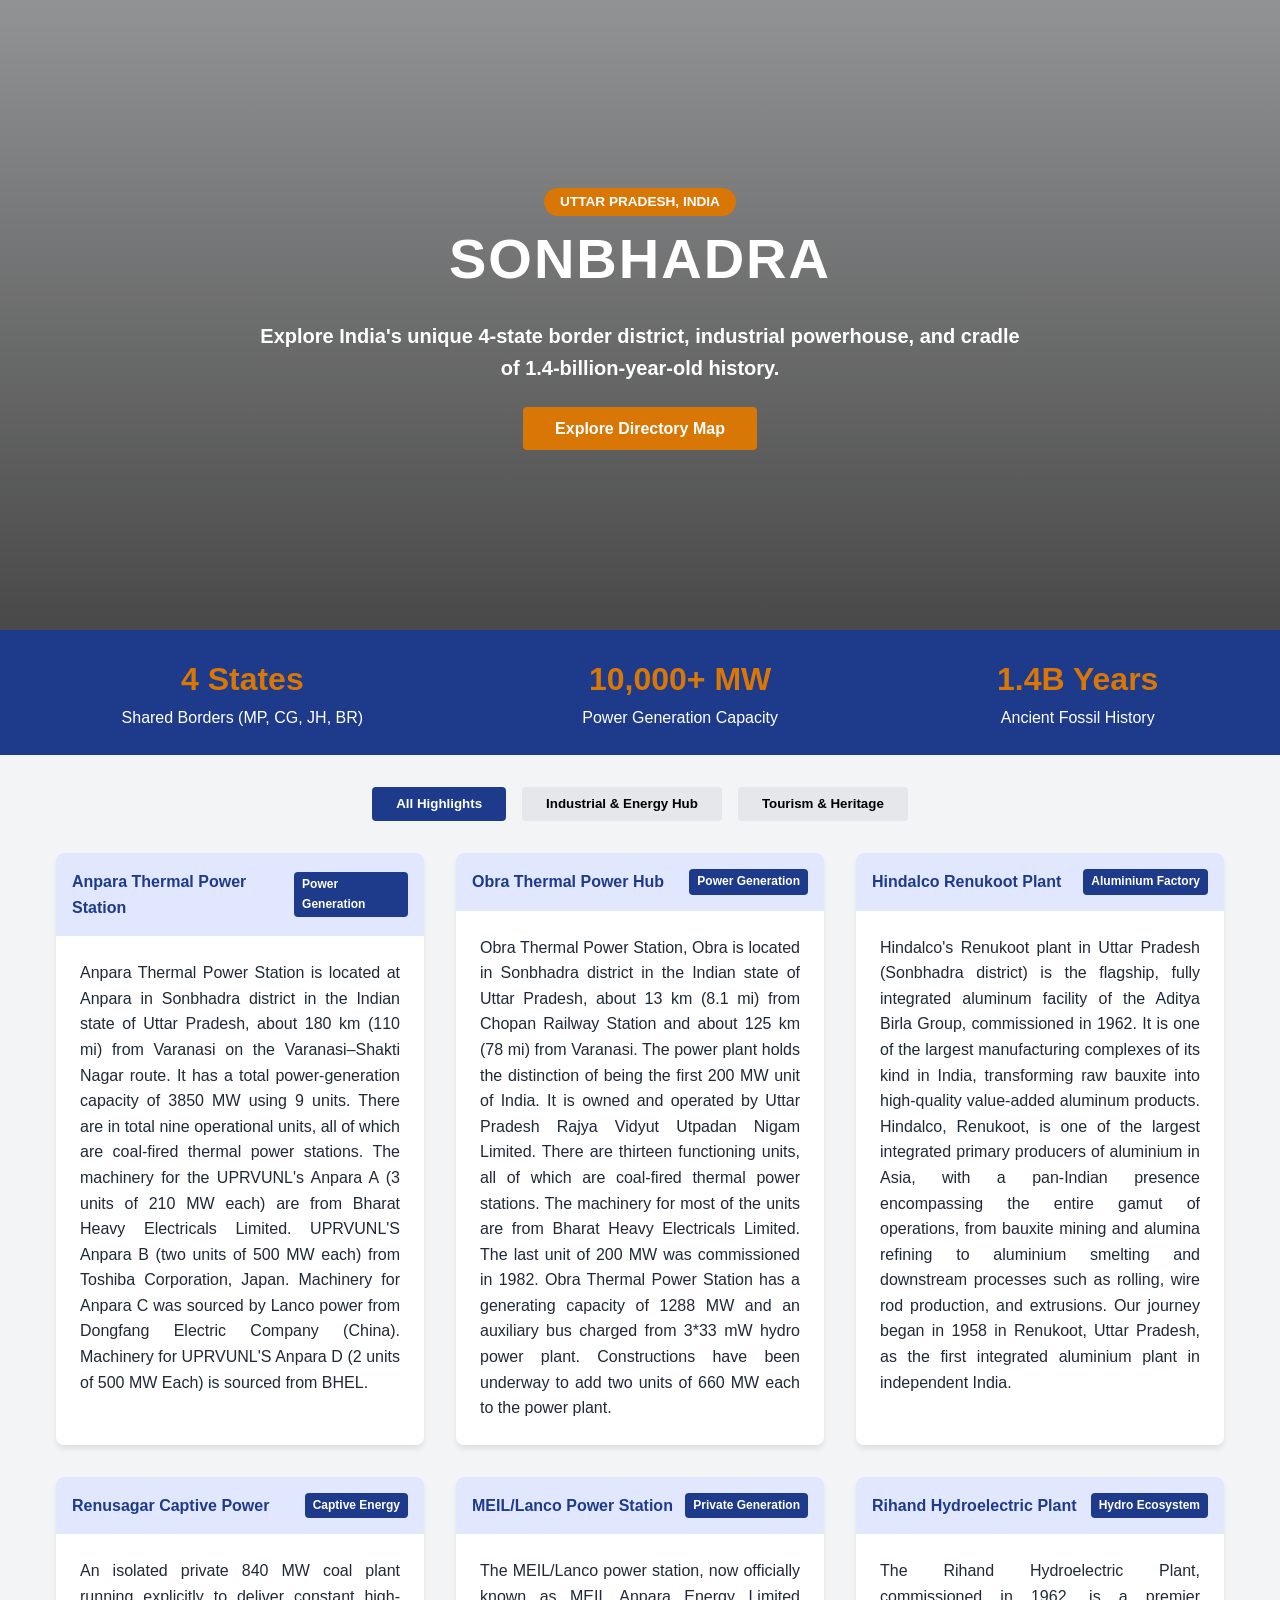
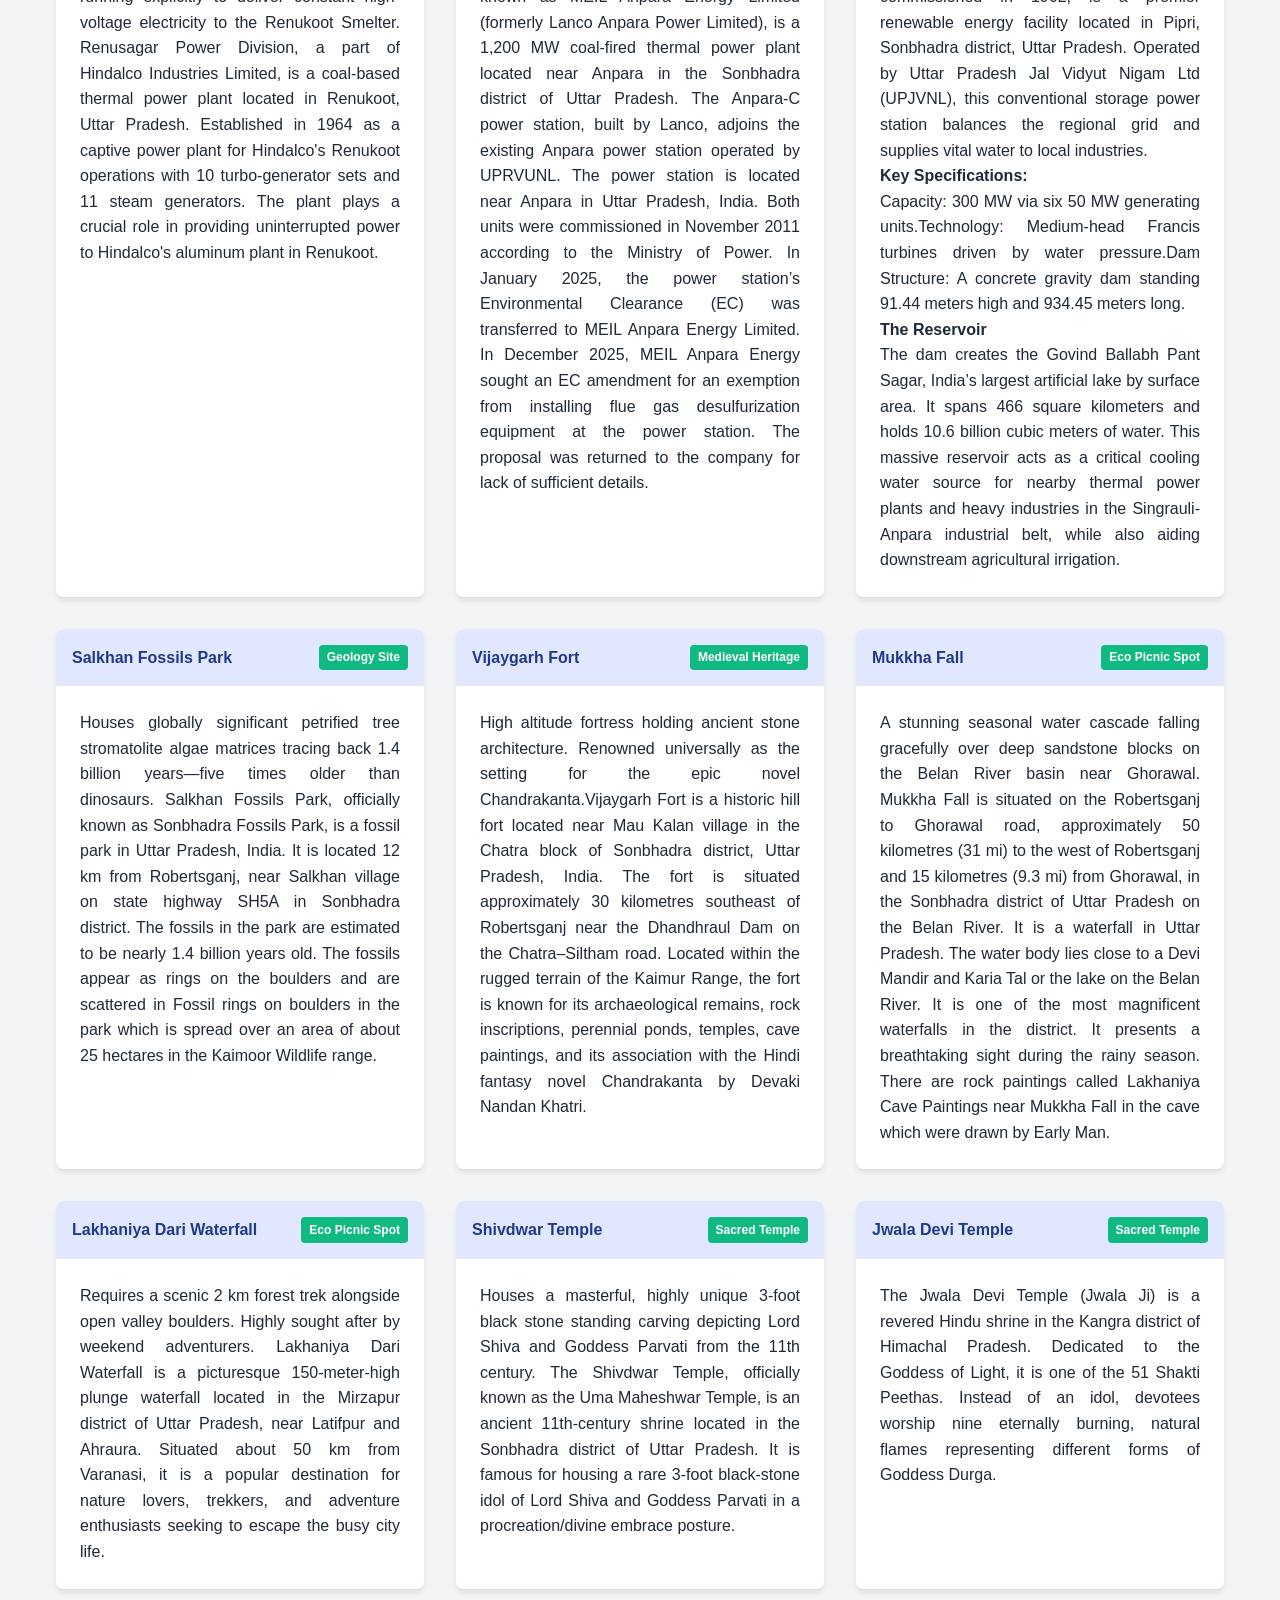
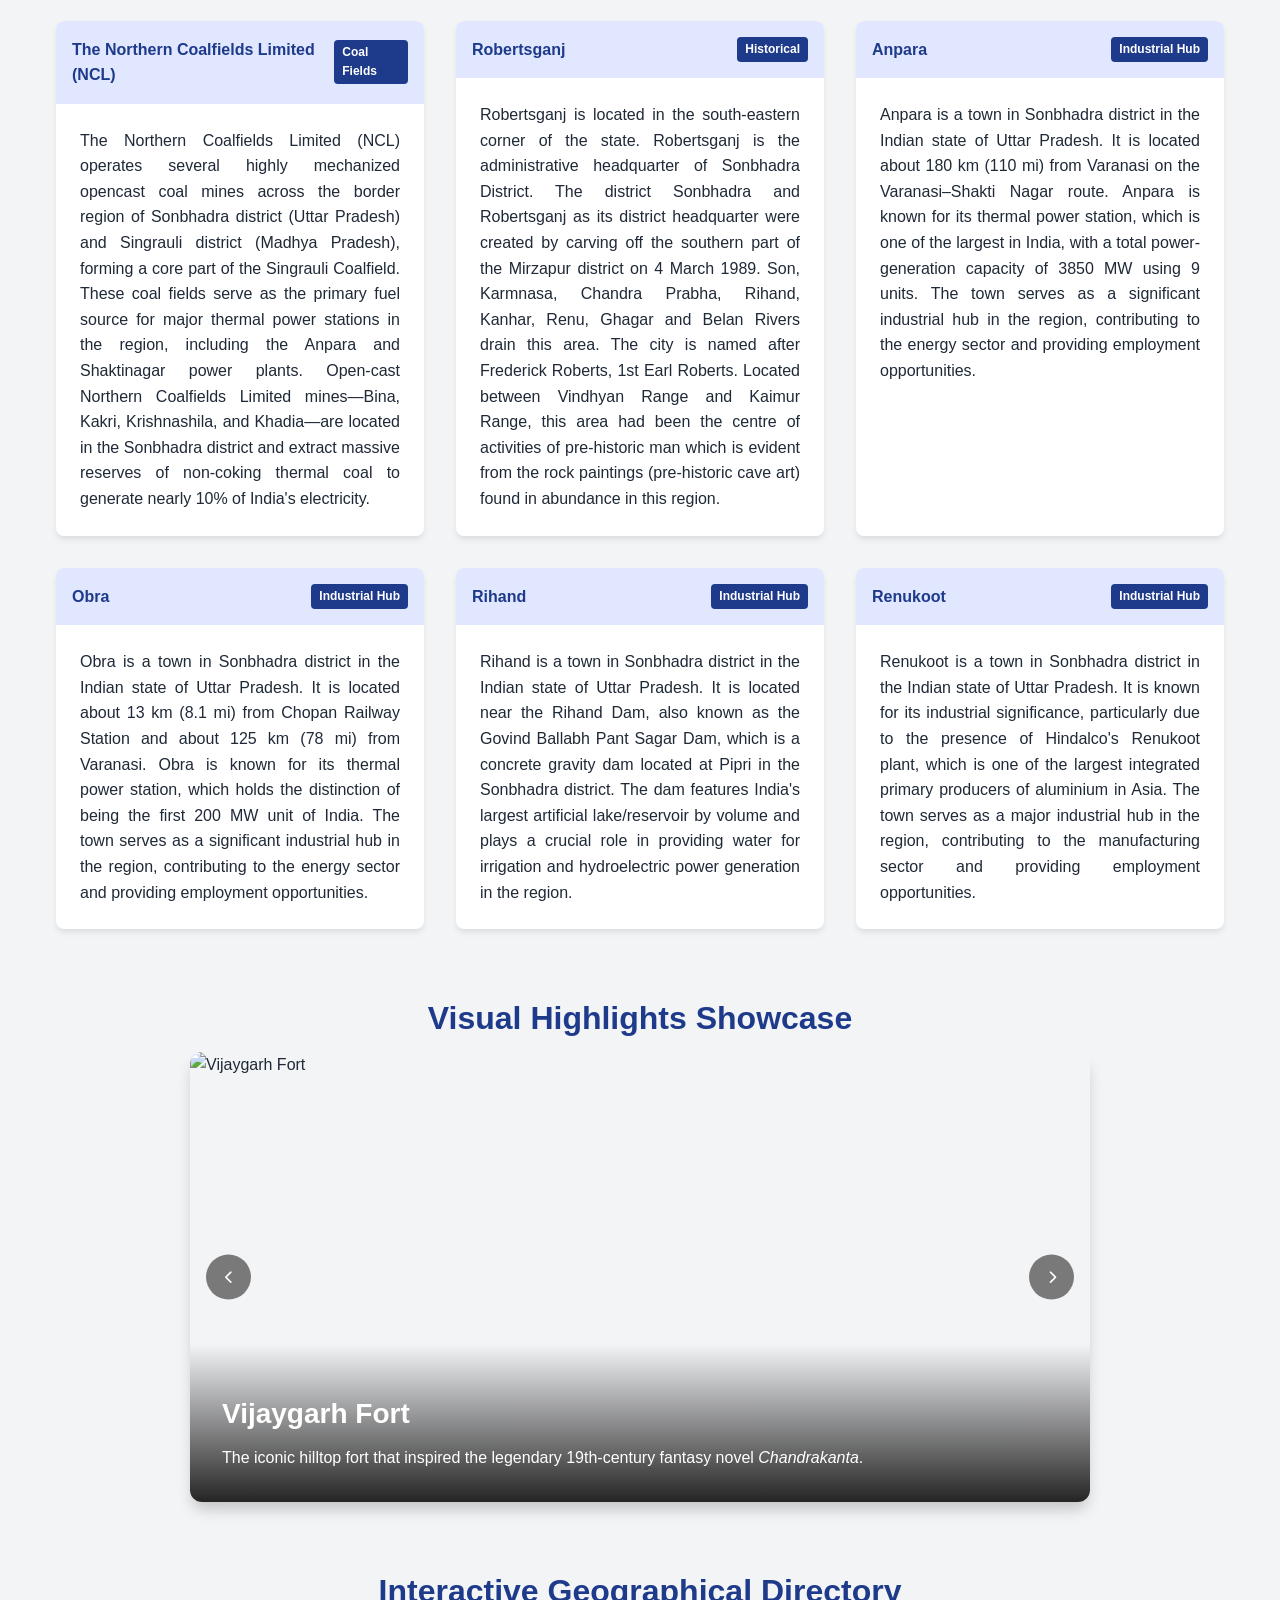
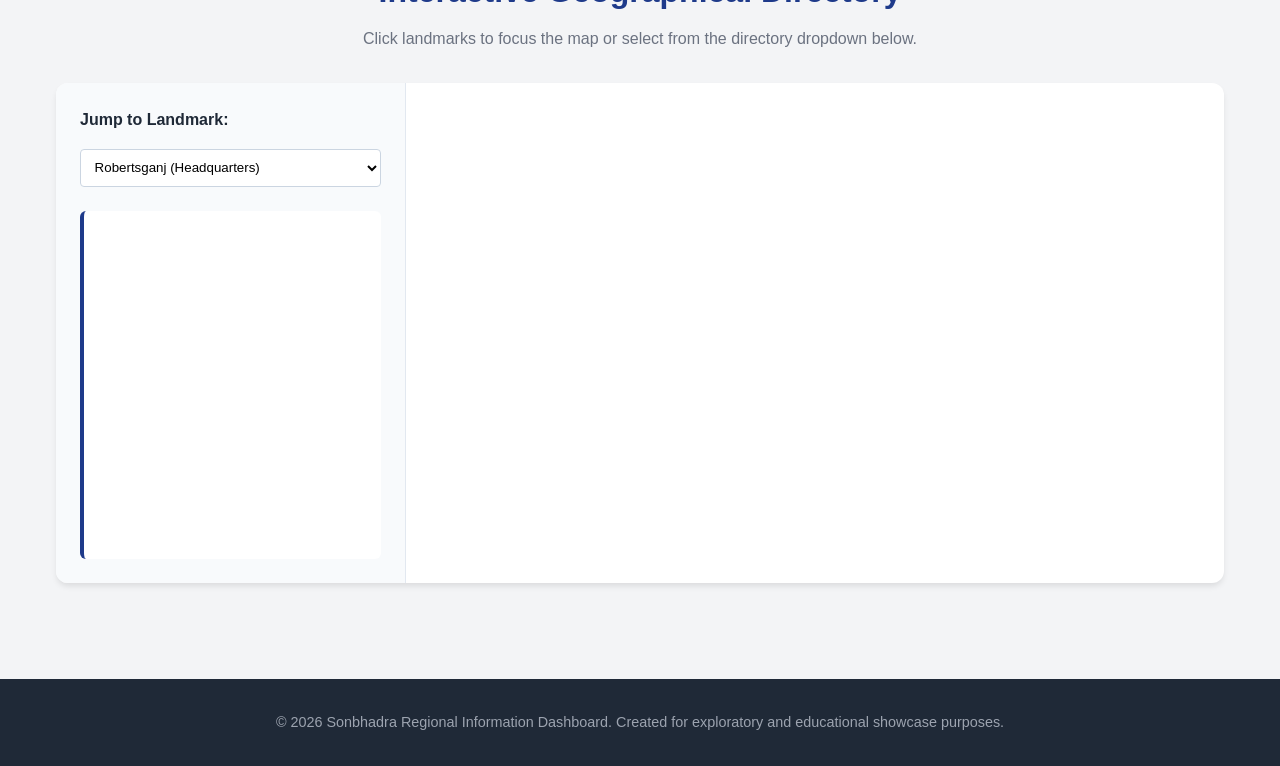
==== index.html @ b24dddb8 "Rename son.html to index.html" ====
<!DOCTYPE html>
<html lang="en">
<head>
    <meta charset="UTF-8">
    <meta name="viewport" content="width=device-width, initial-scale=1.0">
    <title>Discover Sonbhadra | The Energy Capital of India</title>
    <link rel="stylesheet" href="son.css">
    <!-- Leaflet CSS for Map -->
    <link rel="stylesheet" href="https://unpkg.com/leaflet@1.9.4/dist/leaflet.css" integrity="sha256-p4NxAoJBhIIN+hmNHrzRCf9tD/miZyoHS5obTRR9BMY=" crossorigin="" />
    <!-- Font Awesome for Icons -->
    <link rel="stylesheet" href="https://cdnjs.cloudflare.com/ajax/libs/font-awesome/6.4.0/css/all.min.css">
</head>
<body>

    <!-- Hero Section -->
    <header class="hero">
        <div class="hero-overlay"></div>
        <div class="hero-content">
            <span class="badge">Uttar Pradesh, India</span>
            <h1>SONBHADRA</h1>
            <p><b>Explore India's unique 4-state border district, industrial powerhouse, and cradle of 1.4-billion-year-old history.</b></p>
            <a href="#explore-map" class="btn-primary">Explore Directory Map</a>
        </div>
    </header>

    <!-- Quick Stats -->
    <section class="stats-bar">
        <div class="stat-item">
            <h3>4 States</h3>
            <p>Shared Borders (MP, CG, JH, BR)</p>
        </div>
        <div class="stat-item">
            <h3>10,000+ MW</h3>
            <p>Power Generation Capacity</p>
        </div>
        <div class="stat-item">
            <h3>1.4B Years</h3>
            <p>Ancient Fossil History</p>
        </div>
    </section>

    <!-- Main Content Tabs -->
    <main class="container">
        <section class="tab-section">
            <div class="tab-navigation">
                <button class="tab-btn active" data-tab="all">All Highlights</button>
                <button class="tab-btn" data-tab="industry">Industrial & Energy Hub</button>
                <button class="tab-btn" data-tab="tourism">Tourism & Heritage</button>
            </div>

            <!-- Destinations Grid -->
            <div id="destinations-grid" class="grid">
                <!-- Dynamically populated by JS -->
            </div>
        </section>

        <!-- Carousel Feature Showcase -->
        <section class="carousel-section">
            <h2 class="section-title">Visual Highlights Showcase</h2>
            <div class="carousel-container">
                <div class="carousel-slide active">
                    <img src="https://sonbhadratourism.com/static/media/fort1.b4d751182c1c76108adc.jpeg" alt="Vijaygarh Fort">
                    <div class="carousel-caption">
                        <h3>Vijaygarh Fort</h3>
                        <p>The iconic hilltop fort that inspired the legendary 19th-century fantasy novel <em>Chandrakanta</em>.</p>
                    </div>
                </div>
                <div class="carousel-slide">
                    <img src="https://sonbhadratourism.com/static/media/fall1.4ec00ad56d9dd26655b1.jpeg" alt="Mukkha Fall">
                    <div class="carousel-caption">
                        <h3>Mukkha Fall</h3>
                        <p>A beautiful, wide cascading waterfall flowing gracefully over the rocky Belan River valley.</p>
                    </div>
                </div>
                <div class="carousel-slide">
                    <img src="https://upload.wikimedia.org/wikipedia/en/9/9f/Salkhan_Fossil.jpg" alt="Salkhan Fossils Park">
                    <div class="carousel-caption">
                        <h3>Salkhan Fossils Park</h3>
                        <p>A geological marvel containing petrified algal stromatolites dating back 1.4 billion years.</p>
                    </div>
                </div>
                 <div class="carousel-slide">
                    <img src="https://pbs.twimg.com/media/E-aLS7WVcAAvFTW.jpg" alt="Shri Renukeshwar Mahadev Mandir">
                    <div class="carousel-caption">
                        <h3>Shri Renukeshwar Mahadev Mandir</h3>
                        <p>Renukeshwar Mahadev Temple is situated in Renukoot in Sonbhadra district, Uttar Pradesh. It is located adjoining the Rihand River which is also called Renu River, from where this temple got its name. The temple is dedicated to Mahadev or Lord Shiva. The temple was built by Birla Group in the year 1972.</p>
                    </div>
                </div>
                <div class="carousel-slide">
                    <img src="https://i.ytimg.com/vi/wsf_xJNJ1iA/sddefault.jpg" alt="Vaishno Devi temple | Dala | Sonbhadra,up , India">
                    <div class="carousel-caption">
                        <h3>Vaishno Devi temple | Dala</h3>
                        <p>The Maa Vaishno Devi Shaktipeeth Dham Mandir in Dala, Sonbhadra is a prominent regional pilgrimage site designed as a lifelike replica of the famous Vaishno Devi temple in Katra, Jammu.</p>
                    </div>
                </div>
                <div class="carousel-slide">
                    <img src="https://i.ytimg.com/vi/TFrObOjPm3E/maxresdefault.jpg" alt="Jwala Devi Temple">
                    <div class="carousel-caption">
                        <h3>Jwala Devi Temple</h3>
                        <p>Jwaladevi Temple (ज्वालादेवी मन्दिर) is located in Shaktinagar which is in Sonbhadra district of Uttar Pradesh. The Jwaladevi temple is dedicated to Goddess Jwala Ji . This is an age old Ashtagrih temple of Jwala Devi & one of the 51 Shakta pithas of India. The old temple is believed to be 1000 years old.</p>
                    </div>
                </div>
                <div class="carousel-slide">
                    <img src="https://sonbhadratourism.com/static/media/dam3.f5973261bdbc0830f909.jpeg" alt="Rihand Dam, Pipari, Govind Ballabh Pant Sagar">
                    <div class="carousel-caption">
                        <h3>Rihand Dam, Pipari, Govind Ballabh Pant Sagar</h3>
                        <p>The Rihand Dam, also known as the Govind Ballabh Pant Sagar Dam, is a concrete gravity dam located at Pipri in the Sonbhadra district of Uttar Pradesh. Built on the Rihand River (a tributary of the Son River), it features India's largest artificial lake/reservoir by volume.</p>
                    </div>
                </div>
                <div class="carousel-slide">
                    <img src="https://upload.wikimedia.org/wikipedia/commons/c/c8/Lakhaniya_Dari.jpg" alt="Lakhaniya Dari Waterfall">
                    <div class="carousel-caption">
                        <h3>Lakhaniya Dari Waterfall</h3>
                        <p>Lakhaniya Dari Waterfall is a picturesque, plunge-style waterfall located in the Mirzapur district of Uttar Pradesh, near Ahraura. Cascading from a height of approximately 150 meters into a rocky pool, it is a popular day trip and scenic picnic spot for nature lovers and adventure enthusiasts.</p>
                    </div>
                </div>

                <!-- Carousel Controls -->
                <button class="carousel-control prev" id="prevBtn"><i class="fa fa-chevron-left"></i></button>
                <button class="carousel-control next" id="nextBtn"><i class="fa fa-chevron-right"></i></button>
            </div>
        </section>

        <!-- Interactive Map Dashboard -->
        <section id="explore-map" class="map-section">
            <h2 class="section-title">Interactive Geographical Directory</h2>
            <p class="section-subtitle">Click landmarks to focus the map or select from the directory dropdown below.</p>
            
            <div class="map-dashboard">
                <div class="map-sidebar">
                    <label for="locationSelect"><strong>Jump to Landmark:</strong></label>
                    <select id="locationSelect">
                        <option value="robertsganj">Robertsganj (Headquarters)</option>
                        <option value="anpara">Anpara Thermal Station</option>
                        <option value="obra">Obra Thermal & Hydro Hub</option>
                        <option value="rihand">Rihand Dam & Reservoir</option>
                        <option value="renukoot">Hindalco Renukoot Plant</option>
                        <option value="fossils">Salkhan Fossils Park</option>
                        <option value="vijaygarh">Vijaygarh Fort</option>
                    </select>
                    <div id="location-details" class="sidebar-details-box">
                        <!-- Dynamically filled on selection -->
                    </div>
                </div>
                <div id="map"></div>
            </div>
        </section>
    </main>

    <!-- Footer -->
    <footer>
        <p>&copy; 2026 Sonbhadra Regional Information Dashboard. Created for exploratory and educational showcase purposes.</p>
    </footer>

    <!-- Leaflet JS Library -->
    <script src="https://unpkg.com/leaflet@1.9.4/dist/leaflet.js" integrity="sha256-20nQCchB9co0qIjJZRGuk2/Z9VM+kNiyxNV1lvTlZBo=" crossorigin=""></script>
    <script src="son.js"></script>
</body>
</html>
---- son.css ----
/* Core Styling & Variables */
:root {
    --primary: #1e3a8a;
    --secondary: #d97706;
    --dark: #1f2937;
    --light: #f3f4f6;
    --white: #ffffff;
    --transition: all 0.3s ease;
}

* {
    box-sizing: border-box;
    margin: 0;
    padding: 0;
    font-family: 'Segoe UI', Tahoma, Geneva, Verdana, sans-serif;
}

body {
    background-color: var(--light);
    color: var(--dark);
    line-height: 1.6;
}

.container {
    max-width: 1200px;
    margin: 0 auto;
    padding: 2rem 1rem;
}

/* Hero Banner */
.hero {
    position: relative;
    background: url('https://images.unsplash.com/photo-1470071459604-3b5ec3a7fe05?auto=format&fit=crop&w=1800&q=80') no-repeat center center/cover;
    height: 70vh;
    display: flex;
    align-items: center;
    justify-content: center;
    color: var(--white);
    text-align: center;
}

.hero-overlay {
    position: absolute;
    top: 0;
    left: 0;
    width: 100%;
    height: 100%;
    background: linear-gradient(rgba(0,0,0,0.4), rgba(0,0,0,0.7));
}

.hero-content {
    position: relative;
    z-index: 2;
    max-width: 800px;
    padding: 0 1rem;
}

.hero-content h1 {
    font-size: 3.5rem;
    letter-spacing: 2px;
    margin-bottom: 1rem;
}

.hero-content p {
    font-size: 1.25rem;
    margin-bottom: 2rem;
    font-weight: 300;
}

.badge {
    background: var(--secondary);
    padding: 0.4rem 1rem;
    border-radius: 20px;
    font-size: 0.85rem;
    text-transform: uppercase;
    font-weight: bold;
}

.btn-primary {
    background: var(--secondary);
    color: var(--white);
    padding: 0.8rem 2rem;
    text-decoration: none;
    border-radius: 4px;
    font-weight: bold;
    transition: var(--transition);
}

.btn-primary:hover {
    background: #b45309;
}

/* Stats Bar */
.stats-bar {
    background: var(--primary);
    color: var(--white);
    display: flex;
    justify-content: space-around;
    padding: 1.5rem;
    text-align: center;
    flex-wrap: wrap;
    gap: 1.5rem;
}

.stat-item h3 {
    font-size: 2rem;
    color: var(--secondary);
}

/* Tabs & Cards Grid */
.section-title {
    font-size: 2rem;
    margin-bottom: 0.5rem;
    text-align: center;
    color: var(--primary);
}

.section-subtitle {
    text-align: center;
    color: #6b7280;
    margin-bottom: 2rem;
}

.tab-navigation {
    display: flex;
    justify-content: center;
    gap: 1rem;
    margin-bottom: 2rem;
}

.tab-btn {
    padding: 0.6rem 1.5rem;
    border: none;
    background: #e5e7eb;
    cursor: pointer;
    font-weight: 600;
    border-radius: 4px;
    transition: var(--transition);
}

.tab-btn.active, .tab-btn:hover {
    background: var(--primary);
    color: var(--white);
}

.grid {
    display: grid;
    grid-template-columns: repeat(auto-fill, minmax(300px, 1fr));
    gap: 2rem;
    margin-bottom: 4rem;
}

.card {
    background: var(--white);
    border-radius: 8px;
    overflow: hidden;
    box-shadow: 0 4px 6px -1px rgba(0,0,0,0.1);
    transition: var(--transition);
}

.card:hover {
    transform: translateY(-5px);
}

.card-header {
    background: #e0e7ff;
    padding: 1rem;
    font-weight: bold;
    color: var(--primary);
    display: flex;
    justify-content: space-between;
    align-items: center;
}

.card-body {
    padding: 1.5rem;
    text-align:justify;
}

.card-tag {
    font-size: 0.75rem;
    padding: 0.2rem 0.5rem;
    border-radius: 4px;
    background: var(--primary);
    color: var(--white);
}

.card-tag.tourism-tag {
    background: #10b981;
}

/* Custom Image Carousel */
.carousel-section {
    margin-bottom: 4rem;
}

.carousel-container {
    position: relative;
    max-width: 900px;
    margin: 0 auto;
    height: 450px;
    border-radius: 12px;
    overflow: hidden;
    box-shadow: 0 10px 15px -3px rgba(0, 0, 0, 0.2);
}

.carousel-slide {
    position: absolute;
    top: 0;
    left: 0;
    width: 100%;
    height: 100%;
    opacity: 0;
    transition: opacity 0.8s ease-in-out;
    display: flex;
    align-items: flex-end;
}

.carousel-slide.active {
    opacity: 1;
    z-index: 1;
}

.carousel-slide img {
    width: 100%;
    height: 110%;
    object-fit: cover;
    position: absolute;
    top: 0;
    left: 0;
}

.carousel-caption {
    position: relative;
    z-index: 2;
    background: linear-gradient(transparent, rgba(0,0,0,0.85));
    width: 100%;
    padding: 3rem 2rem 2rem;
    color: var(--white);
}

.carousel-caption h3 {
    font-size: 1.75rem;
    margin-bottom: 0.5rem;
}

.carousel-control {
    position: absolute;
    top: 50%;
    transform: translateY(-50%);
    background: rgba(0,0,0,0.5);
    color: var(--white);
    border: none;
    width: 45px;
    height: 45px;
    border-radius: 50%;
    cursor: pointer;
    z-index: 10;
    transition: var(--transition);
}

.carousel-control:hover {
    background: rgba(0,0,0,0.8);
}

.carousel-control.prev { left: 1rem; }
.carousel-control.next { right: 1rem; }

/* Dashboard and Map Configuration */
.map-dashboard {
    display: grid;
    grid-template-columns: 350px 1fr;
    background: var(--white);
    border-radius: 12px;
    overflow: hidden;
    box-shadow: 0 4px 6px -1px rgba(0,0,0,0.1);
    height: 500px;
}

.map-sidebar {
    padding: 1.5rem;
    background: #f8fafc;
    border-right: 1px solid #e2e8f0;
    display: flex;
    flex-direction: column;
    gap: 1rem;
}

.map-sidebar select {
    width: 100%;
    padding: 0.6rem;
    border: 1px solid #cbd5e1;
    border-radius: 4px;
    background: var(--white);
}

.sidebar-details-box {
    margin-top: 0.5rem;
    background: var(--white);
    padding: 1rem;
    border-radius: 6px;
    border-left: 4px solid var(--primary);
    flex-grow: 1;
    overflow-y: auto;
}

#map {
    width: 100%;
    height: 100%;
}

/* Footer styling */
footer {
    background: var(--dark);
    color: #9ca3af;
    text-align: center;
    padding: 2rem 1rem;
    margin-top: 4rem;
    font-size: 0.9rem;
}

/* Responsive adjustment settings */
@media(max-width: 768px) {
    .map-dashboard {
        grid-template-columns: 1fr;
        height: auto;
    }
    #map { height: 350px; }
    .hero-content h1 { font-size: 2.5rem; }
    .carousel-container { height: 300px; }
}
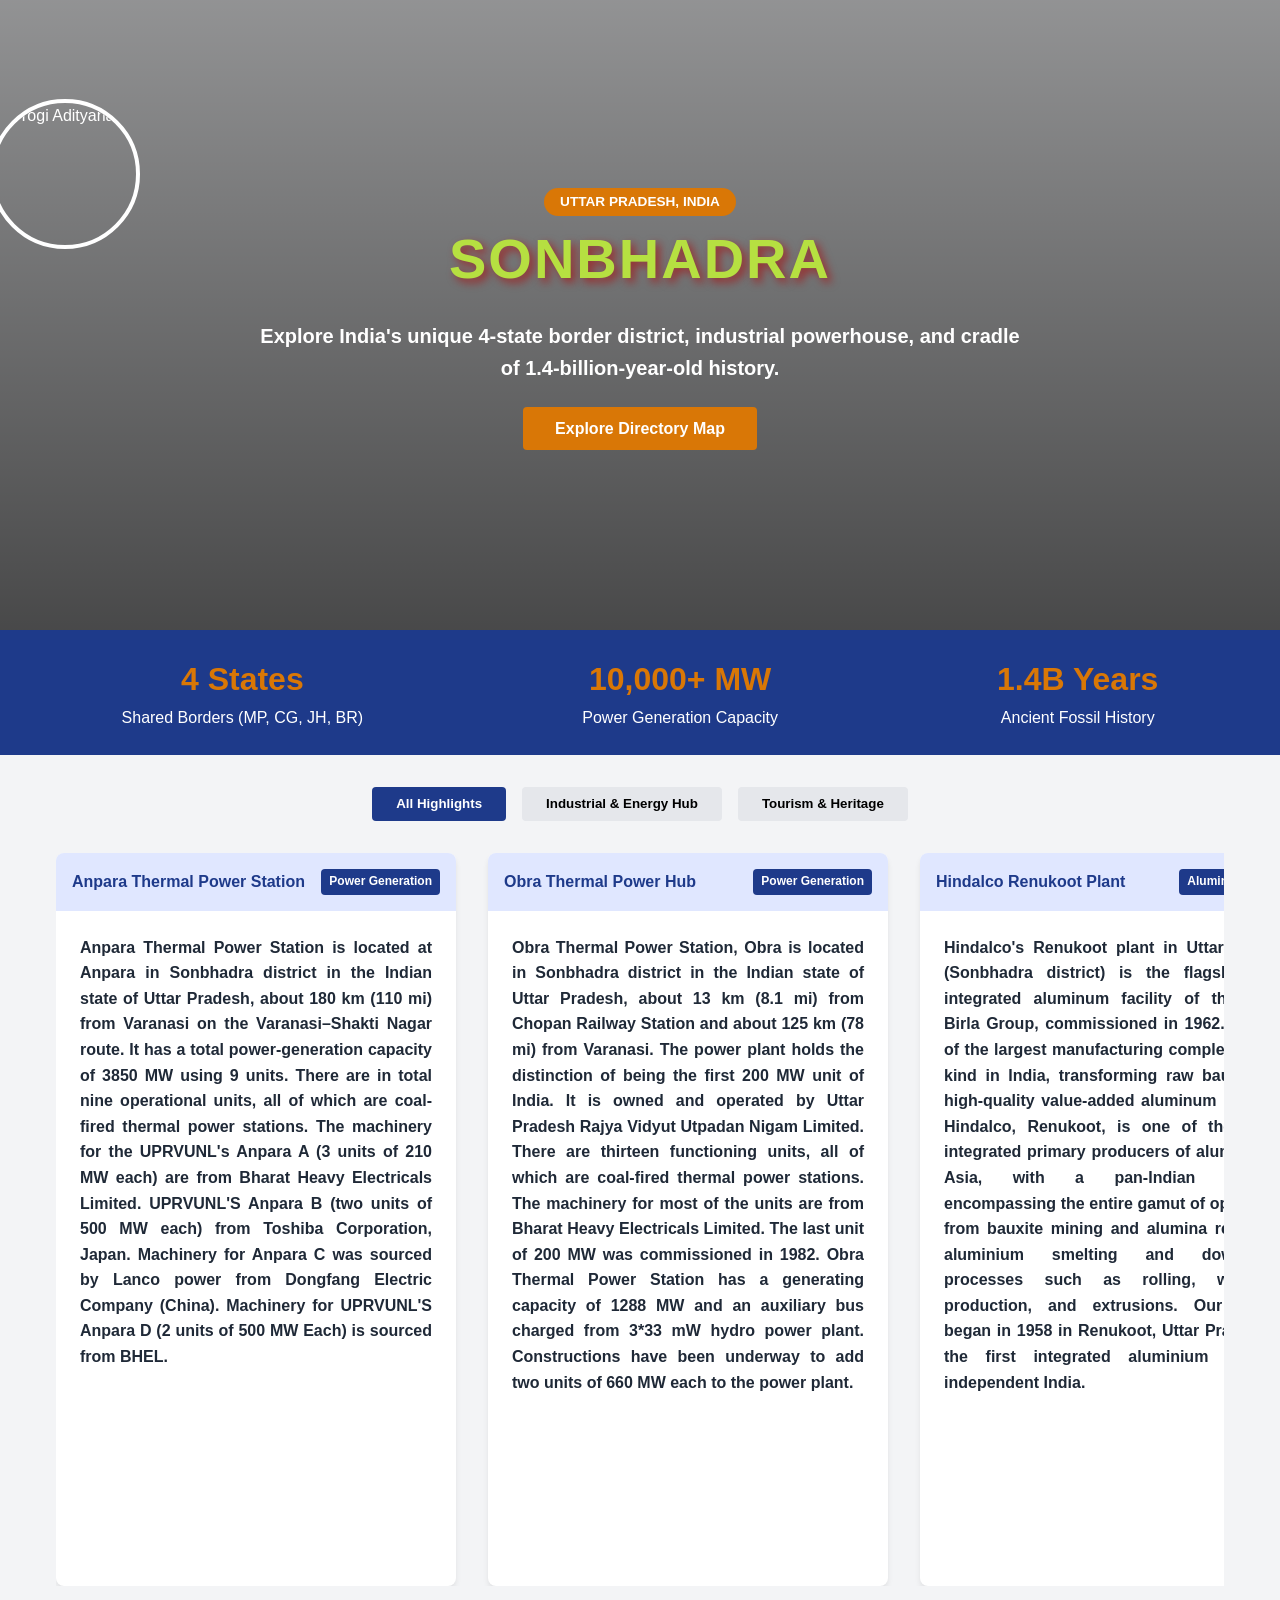
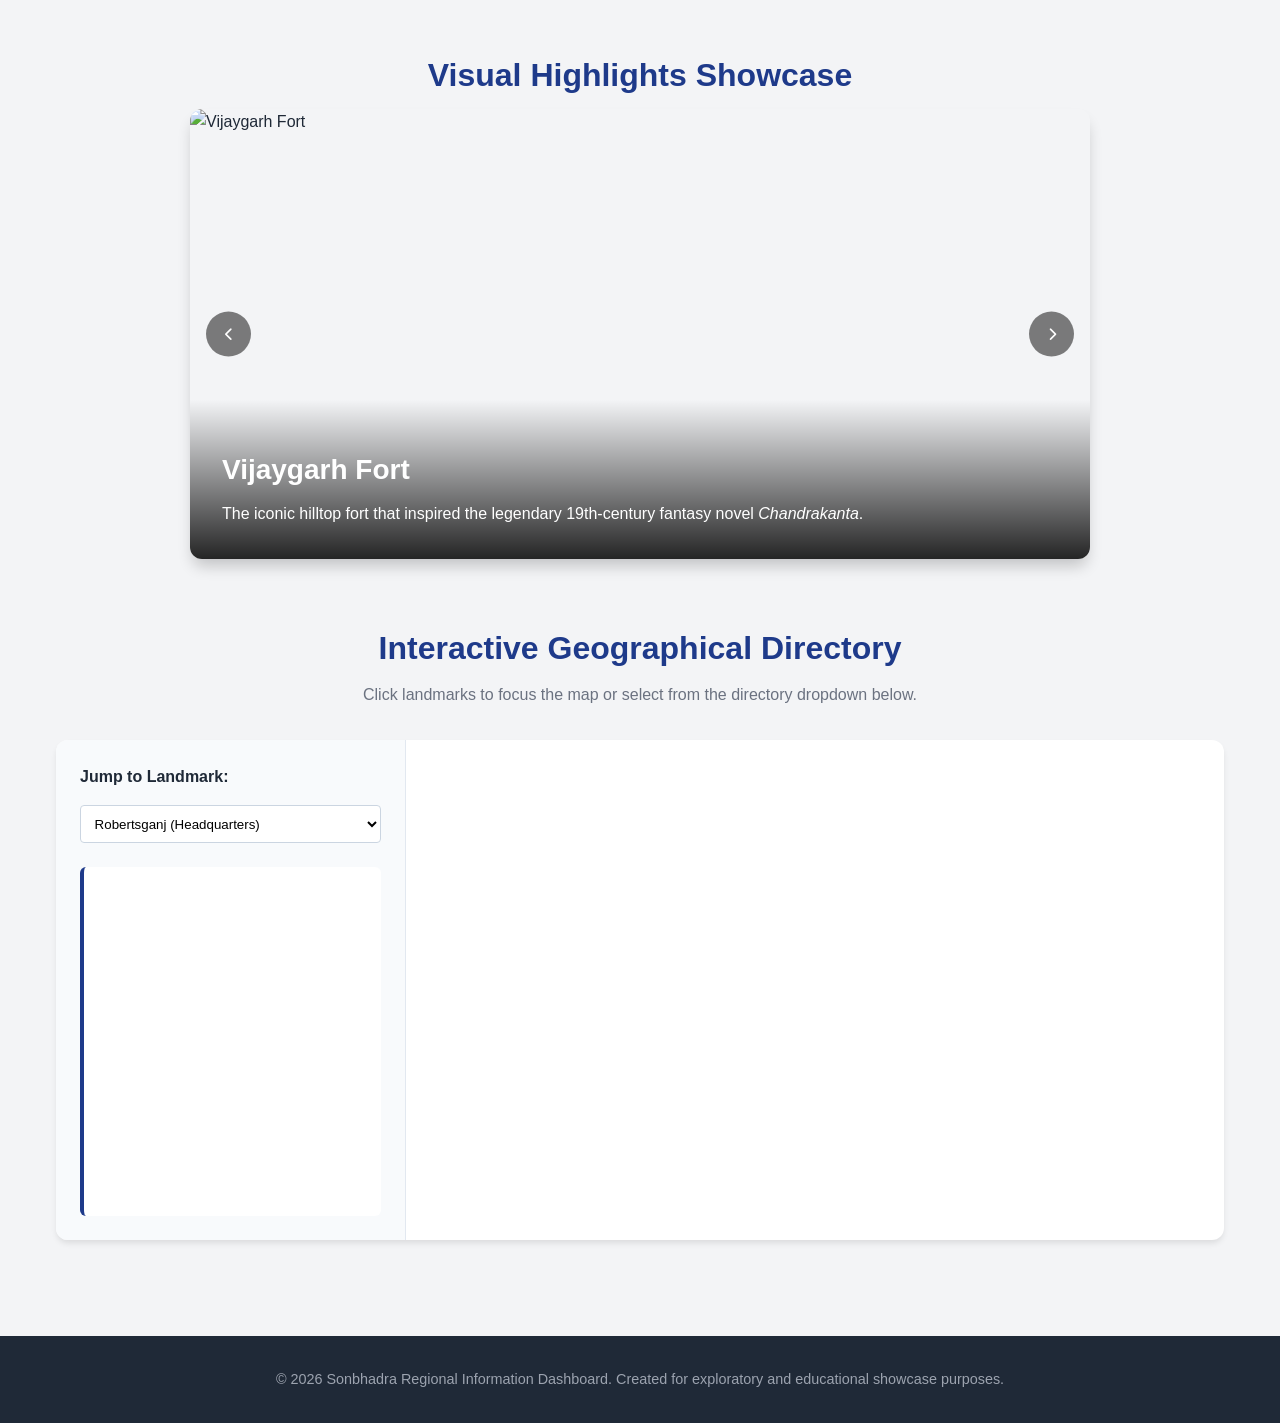
==== commit 2d497dc9: "Update index.html" ====
--- a/index.html
+++ b/index.html
@@ -16,8 +16,9 @@
     <header class="hero">
         <div class="hero-overlay"></div>
         <div class="hero-content">
+            <img src="https://encrypted-tbn0.gstatic.com/images?q=tbn:ANd9GcSWHOwlze9KyGrEYVxBYLgbMGFViHkagMKNUyNQu7pAy2GXoiHuNXM9IhN2gfNLByx2T4a_z2MNnOFtG2EHji3UdrQtfPmYjJWbS7vvgtY&s=10" alt="Yogi Adityanath">
             <span class="badge">Uttar Pradesh, India</span>
-            <h1>SONBHADRA</h1>
+            <h1 class="heading">SONBHADRA</h1>
             <p><b>Explore India's unique 4-state border district, industrial powerhouse, and cradle of 1.4-billion-year-old history.</b></p>
             <a href="#explore-map" class="btn-primary">Explore Directory Map</a>
         </div>
--- a/son.css
+++ b/son.css
@@ -54,6 +54,21 @@
     max-width: 800px;
     padding: 0 1rem;
 }
+.hero-content img {
+    width: 150px;
+    height: 150px;
+    border-radius: 50%;
+    object-fit: fill;
+    margin-bottom: 1rem;
+    border: 4px solid var(--white);
+    position: absolute;
+    left: -250px;
+    top: -90px;
+}
+b{
+    font-size: 1.25rem;
+    font-weight: 700;
+}
 
 .hero-content h1 {
     font-size: 3.5rem;
@@ -66,7 +81,20 @@
     margin-bottom: 2rem;
     font-weight: 300;
 }
-
+.heading {
+    font-size: 3.5rem;
+    letter-spacing: 2px;
+    margin-bottom: 1rem;
+    color: var(--white);
+    text-shadow: 4px 4px 8px rgba(170, 14, 14, 0.7);
+    color: rgb(182, 224, 65);
+    animation: glow 2s ease-in-out infinite alternate;
+    position: relative;
+}
+@keyframes glow {
+    from {top:5px; color: rgb(32, 223, 134);}
+    to {top: -10px; color: rgb(182, 224, 65);}
+}
 .badge {
     background: var(--secondary);
     padding: 0.4rem 1rem;
@@ -145,23 +173,34 @@
 
 .grid {
     display: grid;
-    grid-template-columns: repeat(auto-fill, minmax(300px, 1fr));
+    grid-template-columns: repeat(18, minmax(400px, 1fr));
     gap: 2rem;
     margin-bottom: 4rem;
-}
-
+    overflow-x: auto;
+    scroll-behavior: smooth;
+}
 .card {
     background: var(--white);
     border-radius: 8px;
     overflow: hidden;
     box-shadow: 0 4px 6px -1px rgba(0,0,0,0.1);
     transition: var(--transition);
+    animation: fadeIn 90s;
+    animation-direction: alternate;
+    animation-iteration-count: infinite;
+    position: relative;
+    height: 100%;
+    font-weight: 700;
+}
+@keyframes fadeIn {
+    from { left: 0px; }
+    to { left: -6600px; }
 }
 
 .card:hover {
     transform: translateY(-5px);
-}
-
+    background: #b3cee9;
+}
 .card-header {
     background: #e0e7ff;
     padding: 1rem;
@@ -328,4 +367,4 @@
     #map { height: 350px; }
     .hero-content h1 { font-size: 2.5rem; }
     .carousel-container { height: 300px; }
-}+}
